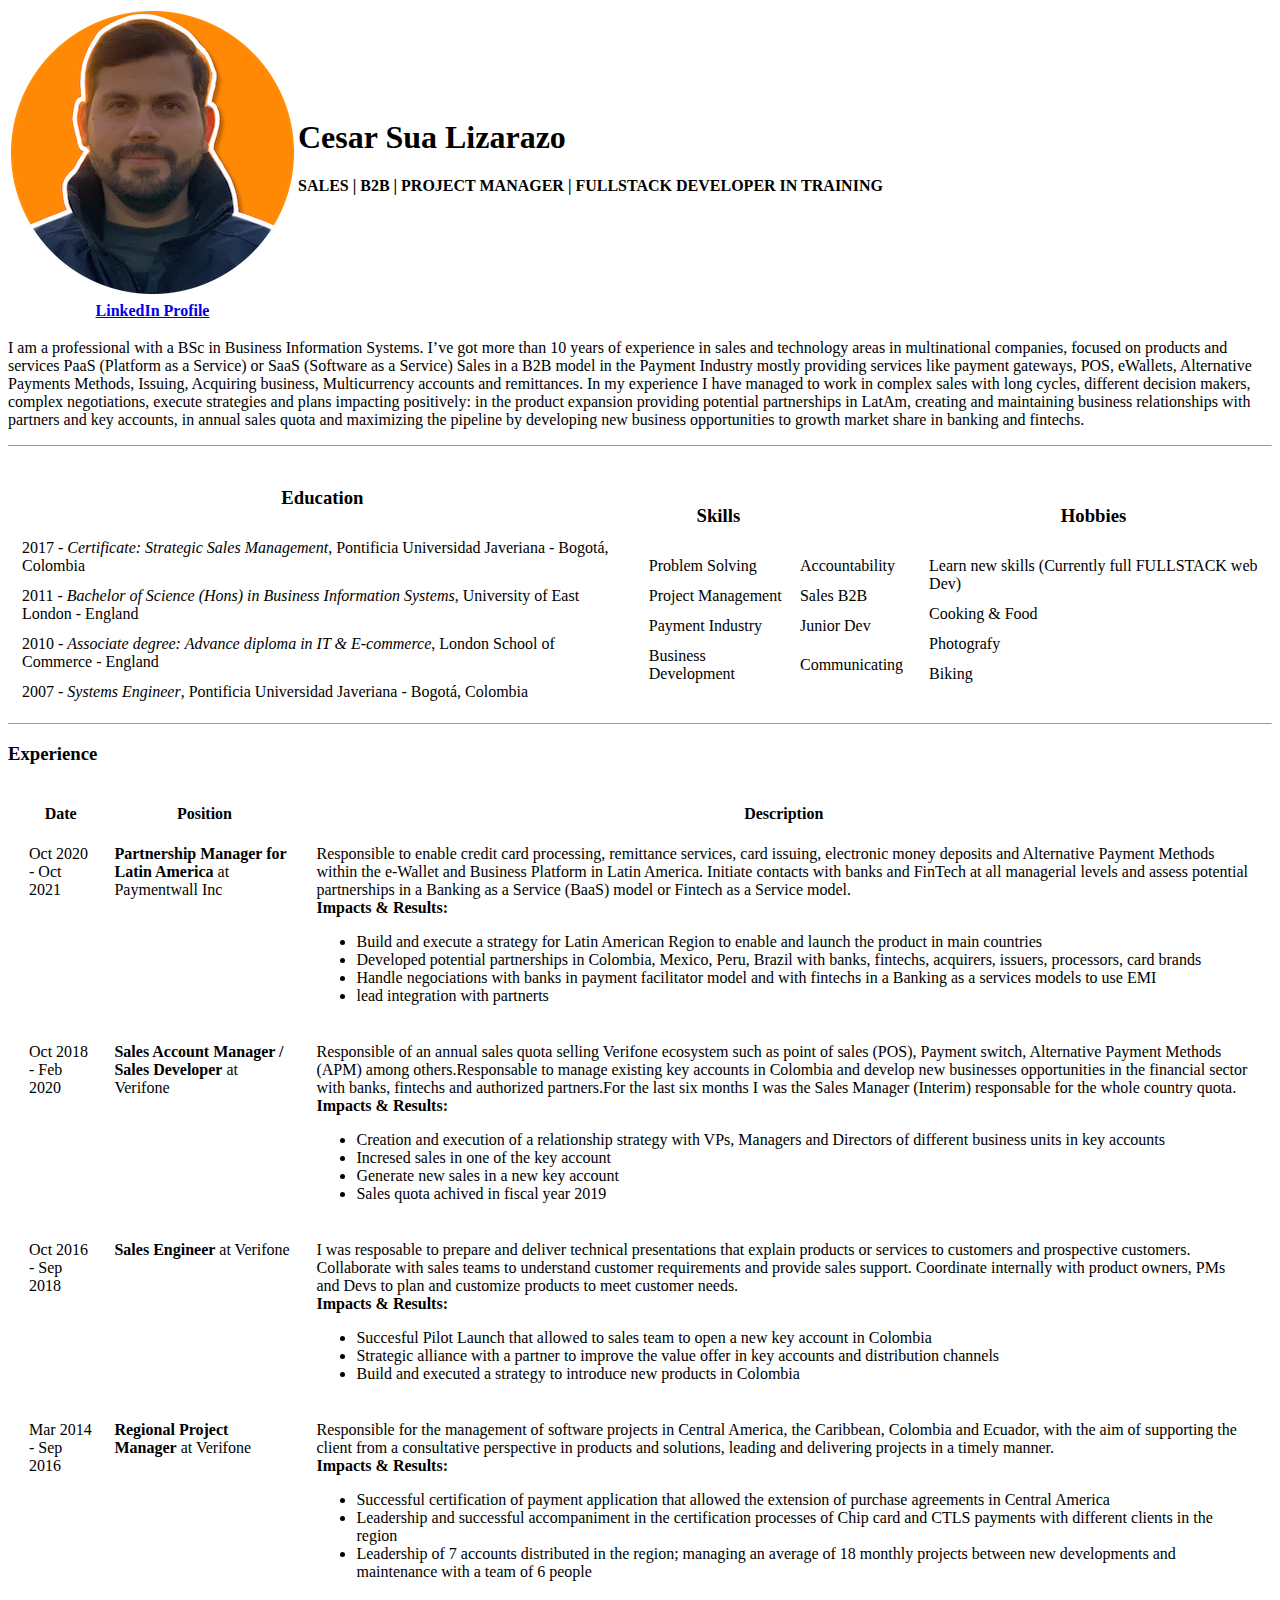
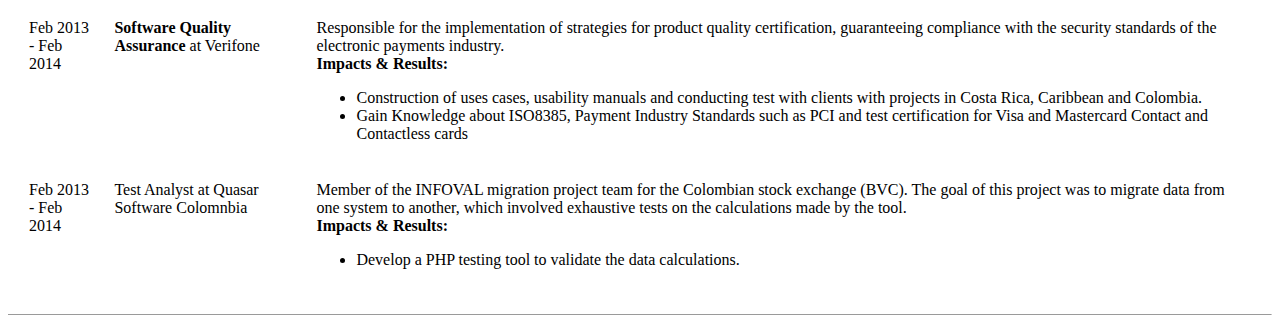
==== index.html @ e505d283 "V1 HTML - Cesar's resume" ====
<!DOCTYPE html>
<html lang="en" dir="ltr">

<head>
  <meta charset="utf-8">
  <title>Cesar's Personal Website</title>
  <link rel="icon" href="Images/cesar11.PNG">
</head>

<body>
  <table>
    <tr>
      <td><img src="Images/cesar11.PNG" alt="Cesar Sua"></td>
      <td>
        <h1>Cesar Sua Lizarazo</h1>
        <p><strong>SALES | B2B | PROJECT MANAGER | FULLSTACK DEVELOPER IN TRAINING</strong></p>
      </td>
    </tr>
    <tr>
      <td align="center"><strong><a href="https://www.linkedin.com/in/cesar-sua-lizarazo">LinkedIn Profile</a></strong></td>
    </tr>
  </table>

  <p>I am a professional with a BSc in Business Information Systems. I’ve got more than 10 years of
    experience in sales and technology areas in multinational companies, focused on products and services
     PaaS (Platform as a Service) or SaaS (Software as a Service) Sales in a B2B model in the Payment
     Industry mostly providing services like payment gateways, POS, eWallets, Alternative Payments Methods,
     Issuing, Acquiring business, Multicurrency accounts and remittances. In my experience I have managed to
     work in complex sales with long cycles, different decision makers, complex negotiations, execute
     strategies and plans impacting positively: in the product expansion providing potential partnerships
     in LatAm, creating and maintaining business relationships with partners and key accounts, in annual
     sales quota and maximizing the pipeline by developing new business opportunities to growth market share
     in banking and fintechs. </P>
  <hr size="1">
  <table>
    <tr>
      <td>
        <table cellspacing="10">
          <thead>
            <th><h3>Education</h3></th>
          </thead>
          <tbody>
              <tr><td>2017 - <em>Certificate: Strategic Sales Management</em>, Pontificia Universidad Javeriana - Bogotá, Colombia</td></tr>
              <tr><td>2011 - <em>Bachelor of Science (Hons) in Business Information Systems</em>, University of East London - England</td></tr>
              <tr><td>2010 - <em>Associate degree: Advance diploma in IT & E-commerce</em>, London School of Commerce - England</td></tr>
              <tr><td>2007 - <em>Systems Engineer</em>, Pontificia Universidad Javeriana - Bogotá, Colombia</td></tr>
          </tbody>
        </table>
      </td>
      <td>
        <table cellspacing="10">
          <thead>
            <th><h3>Skills</h3></th>
          </thead>
          <tbody>
            <tr>
              <td>Problem Solving</td>
              <td>Accountability</td>
            </tr>
            <tr>
              <td>Project Management</td>
              <td>Sales B2B</td>
            </tr>
            <tr>
              <td>Payment Industry</td>
              <td>Junior Dev</td>
            </tr>
            <tr>
              <td>Business Development</td>
              <td>Communicating</td>
            </tr>
          </tbody>
        </table>
      </td>

      <td>
        <table cellspacing="10">
          <thead>
            <th valign="top"><h3>Hobbies</h3></th>
          </thead>
          <tbody>
            <tr>
              <td>Learn new skills (Currently full FULLSTACK web Dev)</td>
            </tr>
            <tr>
              <td>Cooking & Food</td>
            </tr>
            <tr>
              <td>Photografy</td>
            </tr>
            <tr>
              <td>Biking</td>
            </tr>
          </tbody>
        </table>
      </td>

    </tr>
  </table>

    <hr size="1">

  <h3>Experience</h3>
  <table cellspacing="20">
    <thead>
      <tr>
        <th>Date</th>
        <th>Position</th>
        <th>Description</th>
      </tr>
    </thead>
    <tbody>
      <tr>
        <td valign="top">Oct 2020 - Oct 2021</td>
        <td valign="top"><strong>Partnership Manager for Latin America</strong> at Paymentwall Inc</td>
        <td valign="top">Responsible to enable credit card processing, remittance services, card issuing, electronic money
          deposits and Alternative Payment Methods within the e-Wallet and Business Platform in Latin America.
          Initiate contacts with banks and FinTech at all managerial levels and assess potential partnerships
          in a Banking as a Service (BaaS) model or Fintech as a Service model.
          <br><strong>Impacts & Results:</strong>
          <ul>
            <li>Build and execute a strategy for Latin American Region to enable and launch the product in main countries</li>
            <li>Developed potential partnerships in Colombia, Mexico, Peru, Brazil with banks, fintechs, acquirers, issuers, processors, card brands</li>
            <li>Handle negociations with banks in payment facilitator model and with fintechs in a Banking as a services models to use EMI</li>
            <li>lead integration with partnerts</li>
          </ul>
        </td>
      </tr>
      <tr>
        <td valign="top">Oct 2018 - Feb 2020</td>
        <td valign="top"><strong>Sales Account Manager / Sales Developer</strong> at Verifone</td>
        <td valign="top">Responsible of an annual sales quota selling Verifone ecosystem such as point of sales
          (POS), Payment switch, Alternative Payment Methods (APM) among others.Responsable to manage existing
          key accounts in Colombia and develop new businesses opportunities in the financial sector with banks,
          fintechs and authorized partners.For the last six months I was the Sales Manager (Interim) responsable
          for the whole country quota.
          <br><strong>Impacts & Results:</strong>
          <ul>
            <li>Creation and execution of a relationship strategy with VPs, Managers and Directors of different business units in key accounts</li>
            <li>Incresed sales in one of the key account</li>
            <li>Generate new sales in a new key account</li>
            <li>Sales quota achived in fiscal year 2019</li>
          </ul>
        </td>
      </tr>
      <tr>
        <td valign="top">Oct 2016 - Sep 2018</td>
        <td valign="top"><strong>Sales Engineer</strong> at Verifone</td>
        <td valign="top">I was resposable to prepare and deliver technical presentations that explain products or
          services to customers and prospective customers. Collaborate with sales teams to understand customer
          requirements and provide sales support. Coordinate internally with product owners, PMs and Devs to plan
          and customize products to meet customer needs.
          <br><strong>Impacts & Results:</strong>
          <ul>
            <li>Succesful Pilot Launch that allowed to sales team to open a new key account in Colombia</li>
            <li>Strategic alliance with a partner to improve the value offer in key accounts and distribution channels</li>
            <li>Build and executed a strategy to introduce new products in Colombia</li>
          </ul>
        </td>
      </tr>
      <tr>
        <td valign="top">Mar 2014 - Sep 2016</td>
        <td valign="top"><strong>Regional Project Manager</strong> at Verifone</td>
        <td valign="top">Responsible for the management of software projects in Central America, the Caribbean,
          Colombia and Ecuador, with the aim of supporting the client from a consultative perspective in products
           and solutions, leading and delivering projects in a timely manner.
          <br><strong>Impacts & Results:</strong>
          <ul>
            <li>Successful certification of payment application that allowed the extension of purchase agreements in Central America</li>
            <li>Leadership and successful accompaniment in the certification processes of Chip card and CTLS payments with different clients in the region</li>
            <li>Leadership of 7 accounts distributed in the region; managing an average of 18 monthly projects between new developments and maintenance with a team of 6 people</li>
          </ul>
        </td>
      </tr>
      <tr>
        <td valign="top">Feb 2013 - Feb 2014</td>
        <td valign="top"><strong>Software Quality Assurance</strong> at Verifone</td>
        <td valign="top">Responsible for the implementation of strategies for product quality certification,
           guaranteeing compliance with the security standards of the electronic payments industry.
          <br><strong>Impacts & Results:</strong>
          <ul>
            <li>Construction of uses cases, usability manuals and conducting test with clients with projects in Costa Rica, Caribbean and Colombia.</li>
            <li>Gain Knowledge about ISO8385, Payment Industry Standards such as PCI and test certification for Visa and Mastercard Contact and Contactless cards</li>
          </ul>
        </td>
      </tr>
      <tr>
        <td valign="top">Feb 2013 - Feb 2014</td>
        <td valign="top">Test Analyst at Quasar Software Colomnbia</td>
        <td valign="top">Member of the INFOVAL migration project team for the Colombian stock exchange (BVC).
           The goal of this project was to migrate data from one system to another, which involved exhaustive
            tests on the calculations made by the tool.
          <br><strong>Impacts & Results:</strong>
          <ul>
            <li>Develop a PHP testing tool to validate the data calculations.</li>
        </td>
      </tr>
    </tbody>

  </table>
    <hr size="1">

</body>

</html>
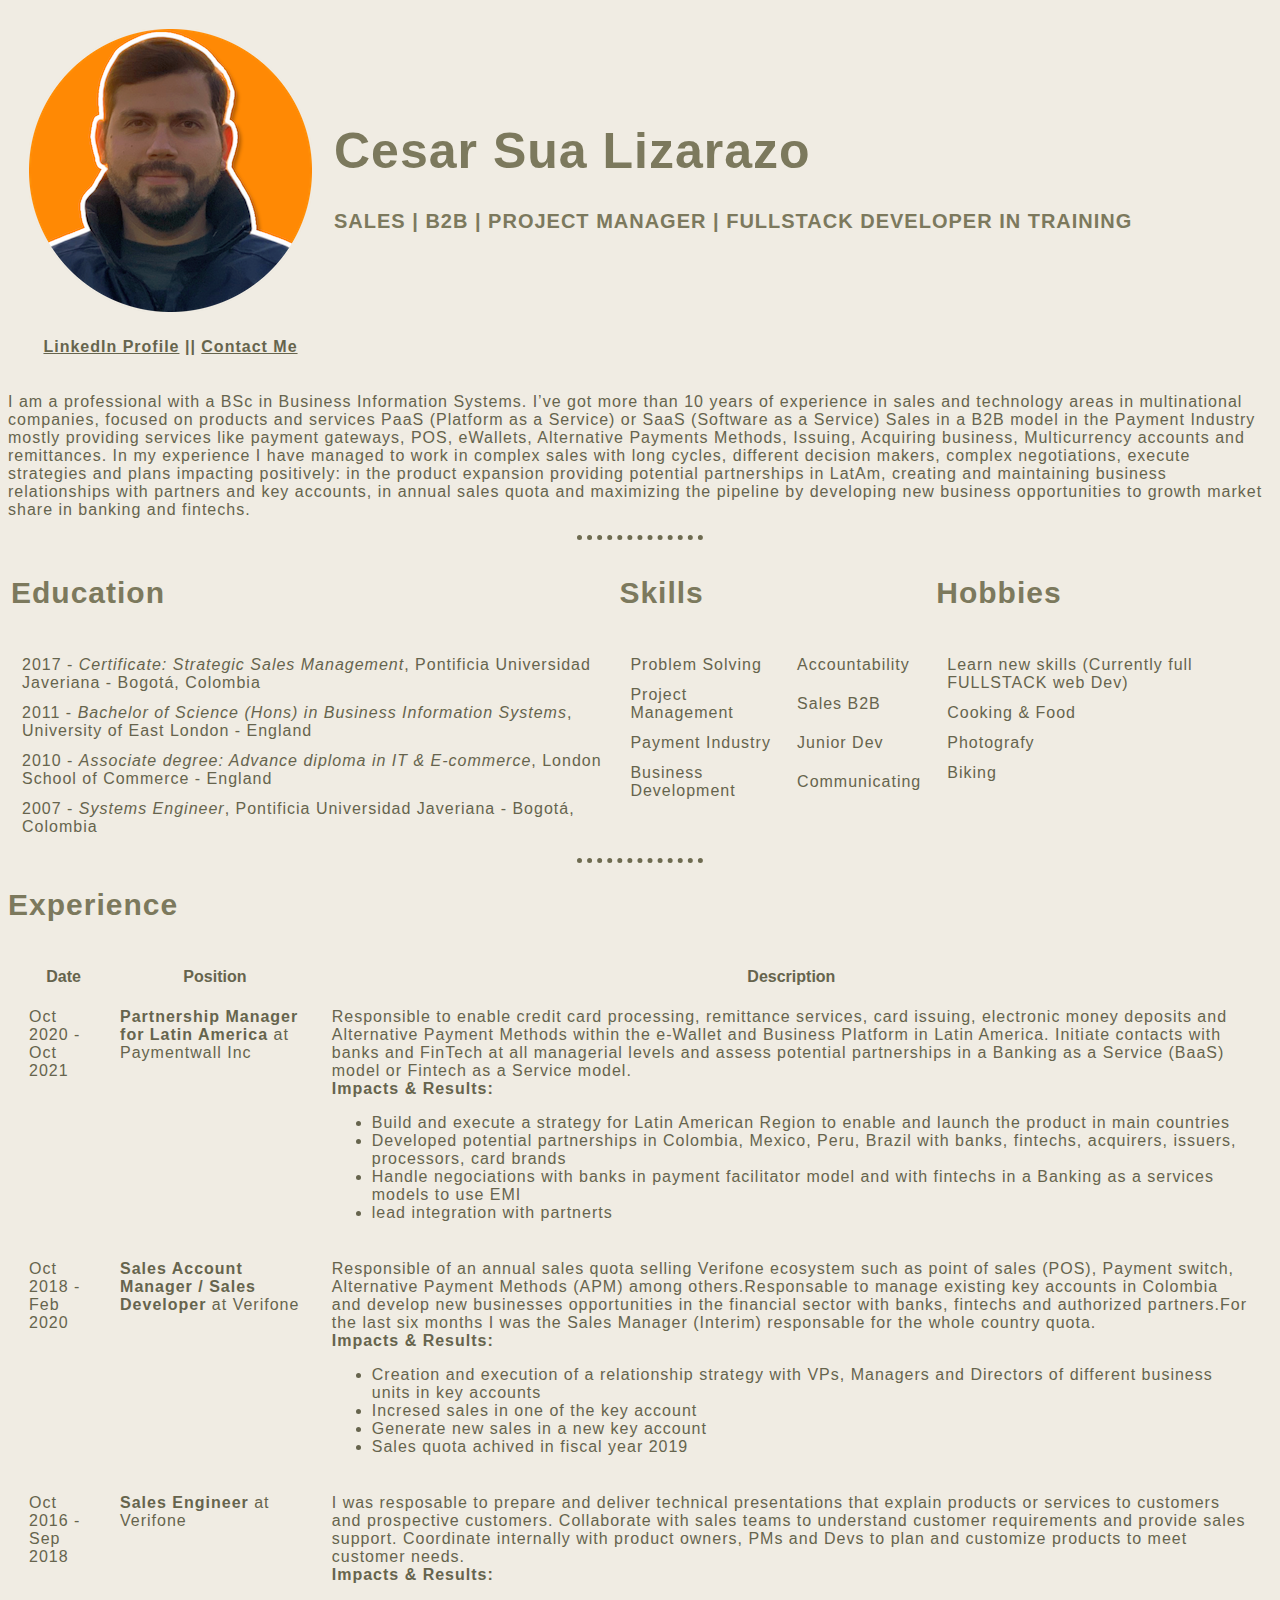
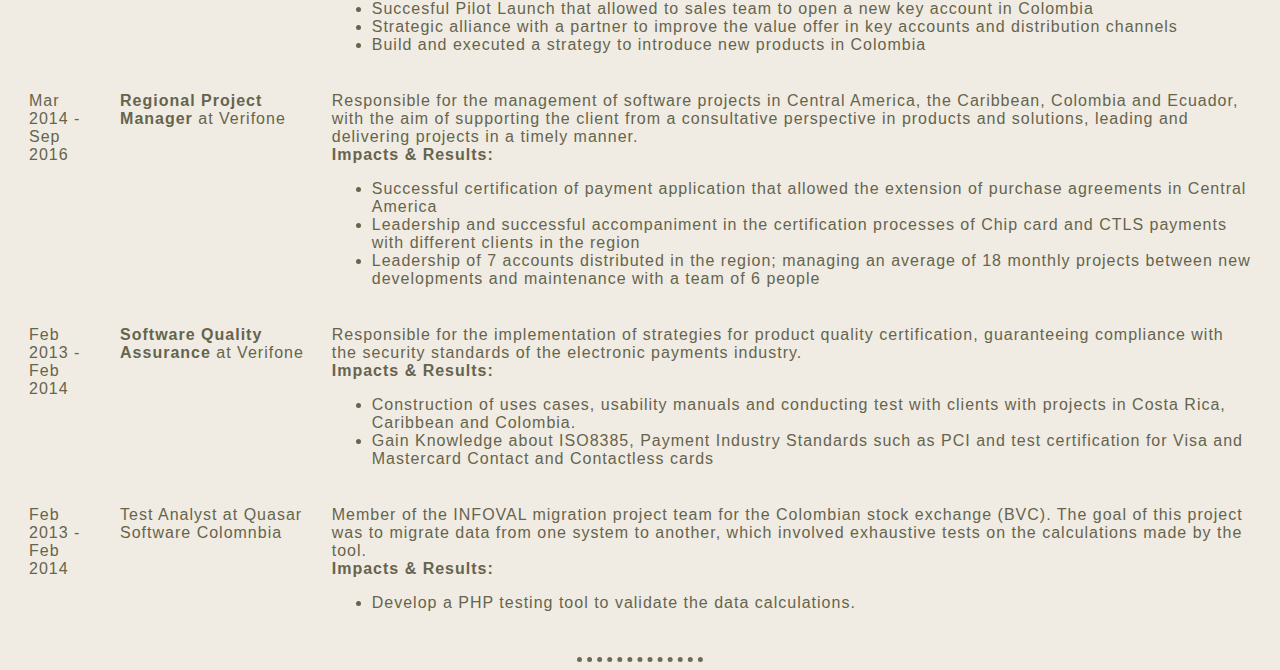
==== commit db4aedea: "Add files via upload" ====
--- a/index.html
+++ b/index.html
@@ -4,20 +4,24 @@
 <head>
   <meta charset="utf-8">
   <title>Cesar's Personal Website</title>
+  <meta name="description" content="Looking always to contribute to make life easier to peolple and busuniess and make things happen">
+  <meta name="author" content="Cesar Sua Lizarazo">
+  <meta name="keywords" content="Cesar Sua Lizarazo, Sales, HTML, CSS, JavaScript, Payments">
   <link rel="icon" href="Images/cesar11.PNG">
+  <link rel="stylesheet" href="css/styles.css">
 </head>
 
 <body>
-  <table>
+  <table cellspacing="20">
     <tr>
       <td><img src="Images/cesar11.PNG" alt="Cesar Sua"></td>
       <td>
         <h1>Cesar Sua Lizarazo</h1>
-        <p><strong>SALES | B2B | PROJECT MANAGER | FULLSTACK DEVELOPER IN TRAINING</strong></p>
+        <h3>SALES | B2B | PROJECT MANAGER | FULLSTACK DEVELOPER IN TRAINING</h3>
       </td>
     </tr>
     <tr>
-      <td align="center"><strong><a href="https://www.linkedin.com/in/cesar-sua-lizarazo">LinkedIn Profile</a></strong></td>
+      <td align="center"><strong><a class="linkedin" href="https://www.linkedin.com/in/cesar-sua-lizarazo"><i class="fa fa-linkedin"></i>LinkedIn Profile</a> || <strong><a href="Contact.HTML">Contact Me</strong> </strong></td>
     </tr>
   </table>
 
@@ -34,25 +38,23 @@
   <hr size="1">
   <table>
     <tr>
-      <td>
+      <td valign="top">
         <table cellspacing="10">
-          <thead>
-            <th><h3>Education</h3></th>
-          </thead>
           <tbody>
-              <tr><td>2017 - <em>Certificate: Strategic Sales Management</em>, Pontificia Universidad Javeriana - Bogotá, Colombia</td></tr>
-              <tr><td>2011 - <em>Bachelor of Science (Hons) in Business Information Systems</em>, University of East London - England</td></tr>
-              <tr><td>2010 - <em>Associate degree: Advance diploma in IT & E-commerce</em>, London School of Commerce - England</td></tr>
-              <tr><td>2007 - <em>Systems Engineer</em>, Pontificia Universidad Javeriana - Bogotá, Colombia</td></tr>
+            <tr><h2>Education</h2></tr>
+            <tr><td>2017 - <em>Certificate: Strategic Sales Management</em>, Pontificia Universidad Javeriana - Bogotá, Colombia</td></tr>
+            <tr><td>2011 - <em>Bachelor of Science (Hons) in Business Information Systems</em>, University of East London - England</td></tr>
+            <tr><td>2010 - <em>Associate degree: Advance diploma in IT & E-commerce</em>, London School of Commerce - England</td></tr>
+            <tr><td>2007 - <em>Systems Engineer</em>, Pontificia Universidad Javeriana - Bogotá, Colombia</td></tr>
           </tbody>
         </table>
       </td>
-      <td>
+      <td valign="top">
         <table cellspacing="10">
-          <thead>
-            <th><h3>Skills</h3></th>
-          </thead>
           <tbody>
+            <tr>
+              <h2>Skills</h2>
+            </tr>
             <tr>
               <td>Problem Solving</td>
               <td>Accountability</td>
@@ -73,12 +75,10 @@
         </table>
       </td>
 
-      <td>
+      <td valign="top">
         <table cellspacing="10">
-          <thead>
-            <th valign="top"><h3>Hobbies</h3></th>
-          </thead>
           <tbody>
+            <tr><h2>Hobbies</h2></tr>
             <tr>
               <td>Learn new skills (Currently full FULLSTACK web Dev)</td>
             </tr>
@@ -100,7 +100,7 @@
 
     <hr size="1">
 
-  <h3>Experience</h3>
+  <h2>Experience</h2>
   <table cellspacing="20">
     <thead>
       <tr>
--- a/css/styles.css
+++ b/css/styles.css
@@ -0,0 +1,40 @@
+body {
+  background-color: #F0ECE3
+}
+
+hr{
+  border-style: none;
+  border-top-style: dotted;
+  border-color: #6e6b50;
+  border-width: 5px;
+  width: 10%;
+}
+
+h1 {
+  color: #7c795d; font-family: 'Helvetica Neue', sans-serif; font-size: 50px; font-weight: bold; letter-spacing: 1px; line-height: 1; text-align: left;
+}
+h2{
+  color: #7c795d; font-family: 'Helvetica Neue', sans-serif; font-size: 30px;letter-spacing: 1px;
+}
+h3{
+  color: #7c795d; font-family: 'Helvetica Neue', sans-serif; font-size: 20px;letter-spacing: 1px;
+}
+a{
+  color:#66644d;font-family: 'Helvetica Neue', sans-serif;
+}
+p{
+  color: #66644d;font-family: 'Helvetica Neue', sans-serif; justify-content: flex-end;letter-spacing: 1px;
+}
+td{
+  color: #66644d;font-family: 'Helvetica Neue', sans-serif; justify-content: flex-end;letter-spacing: 1px;
+}
+th{
+  color:#66644d;font-family: 'Helvetica Neue', sans-serif;
+}
+
+/* a:link { color: blue; }          /* Unvisited links */
+/* a:visited { color: purple; }     /* Visited links */
+/* a:hover { background: yellow; }  /* Hovered links */
+/* a:active { color: red; }         /* Active links */
+
+/* p:active { background: #eee; }   /* Active paragraphs */ 
